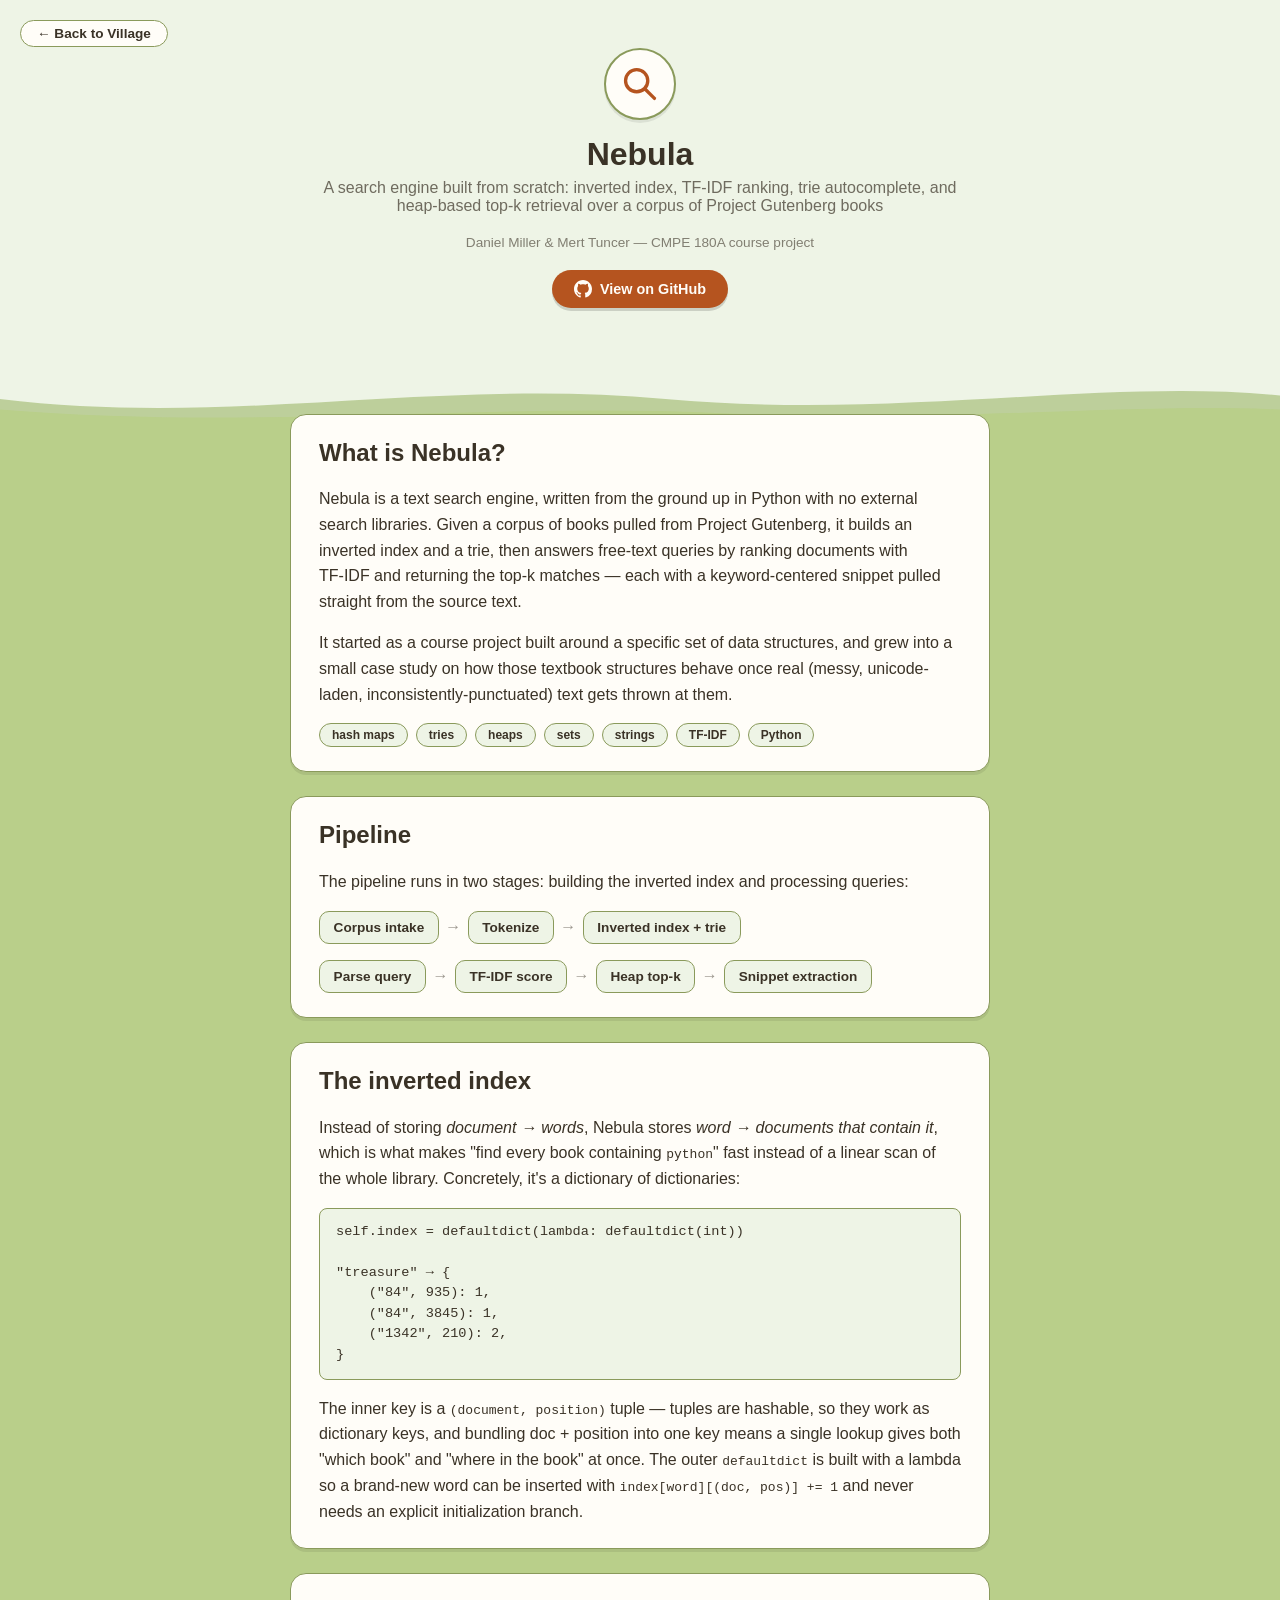
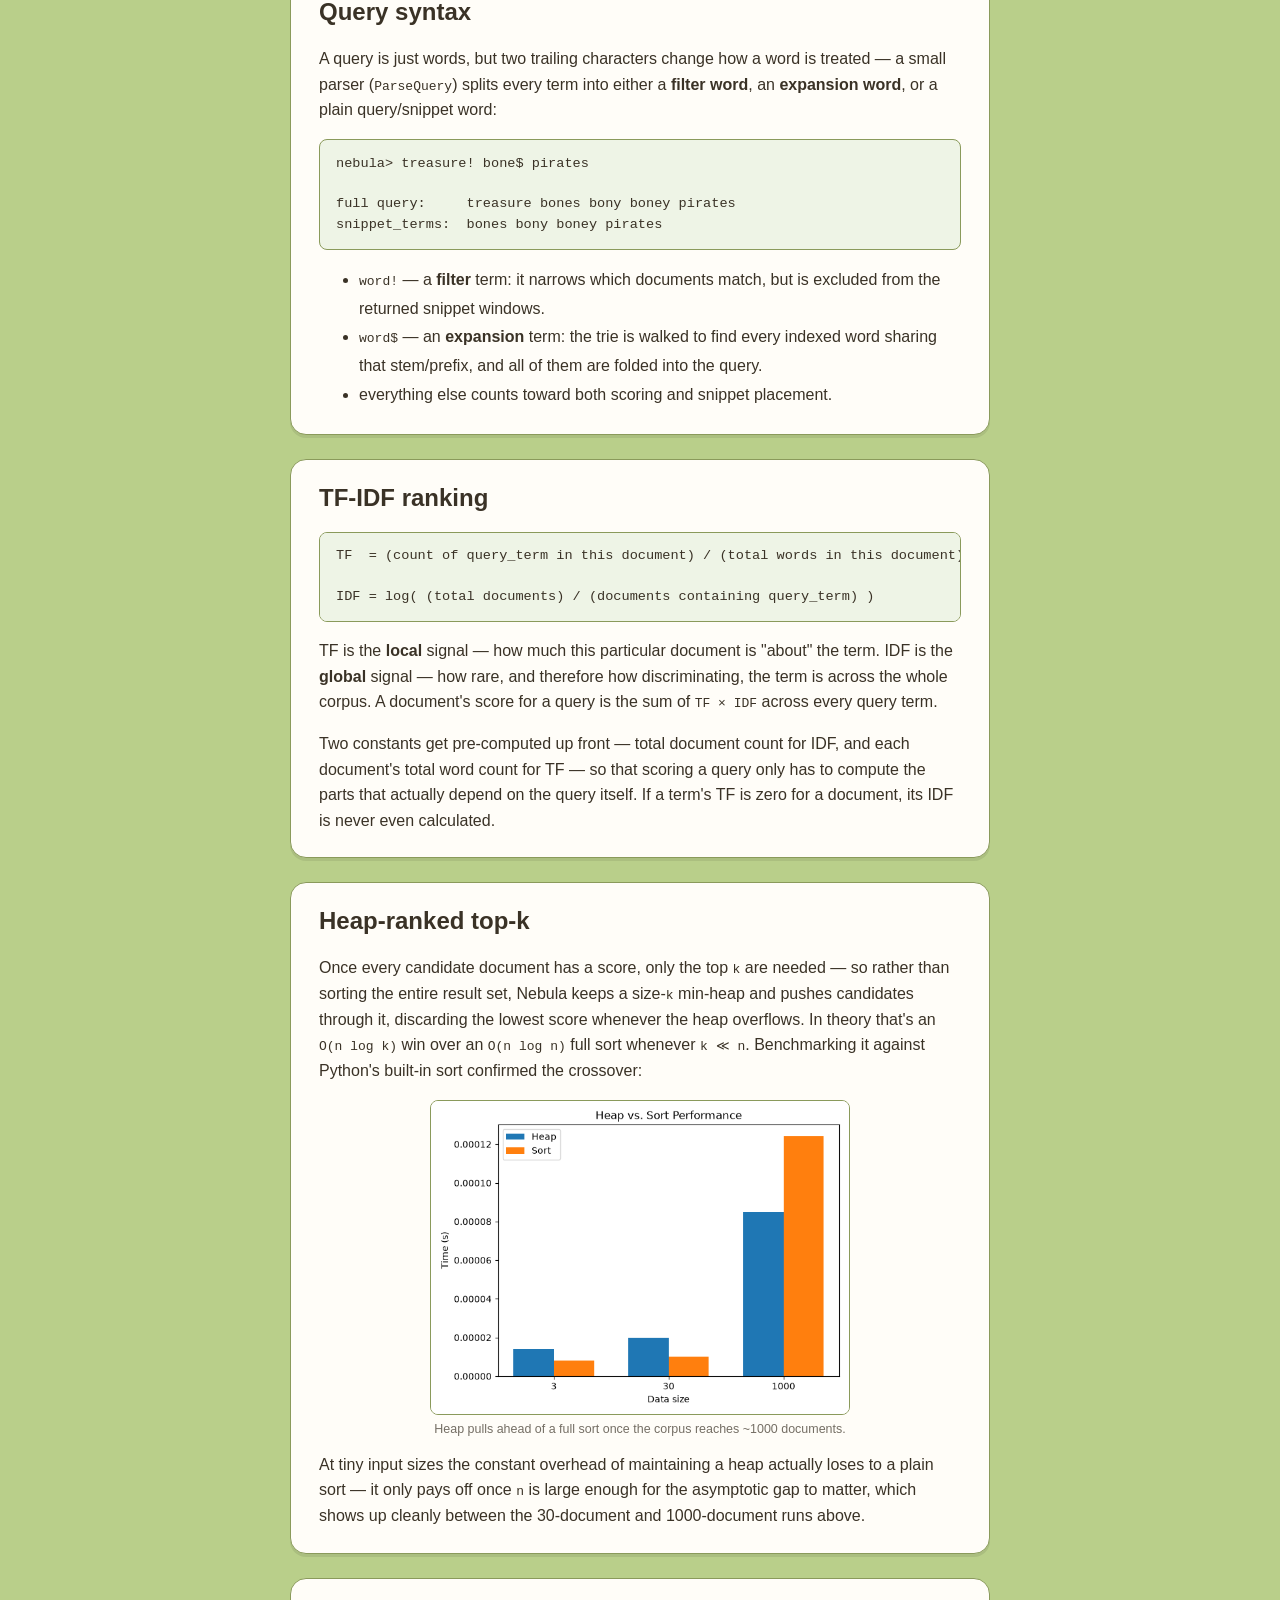
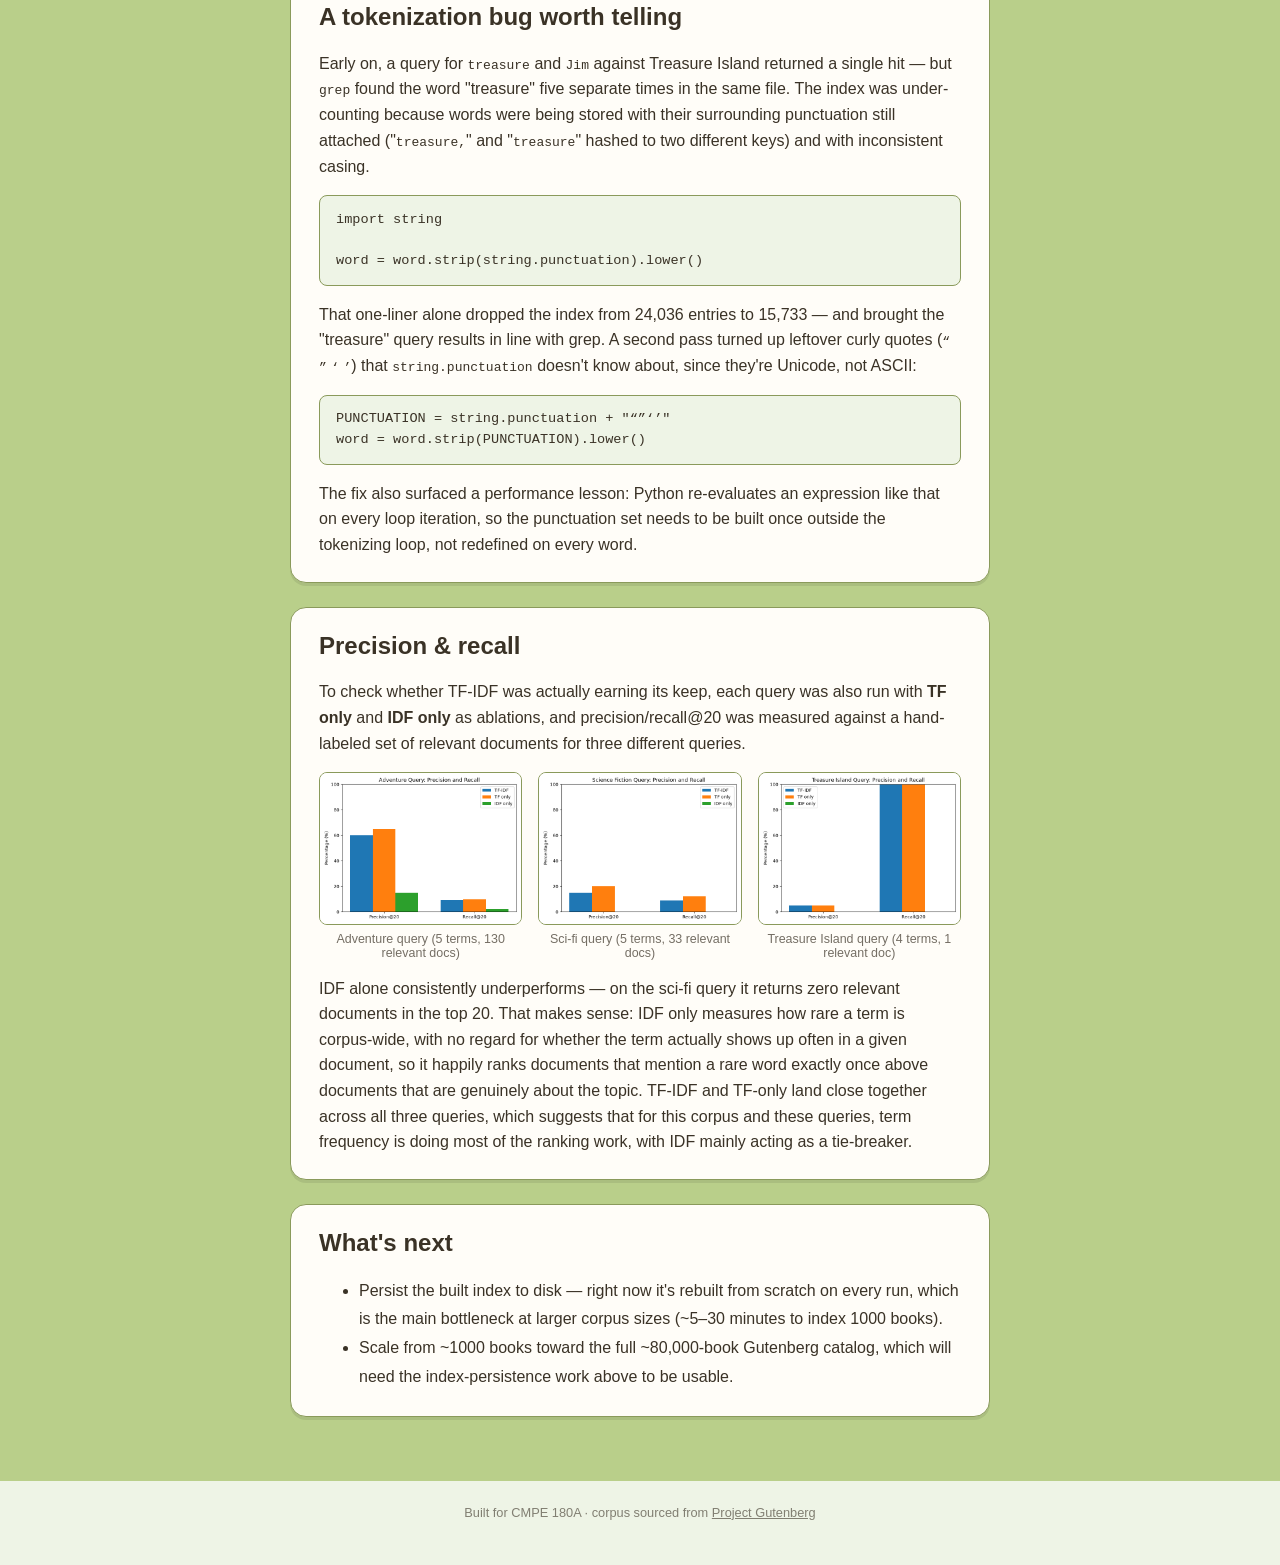
==== apps/nebula/index.html @ cd3bb7e8 "added write up for nebula_v1" ====
<!doctype html>
<html lang="en">
<head>
<meta charset="UTF-8" />
<meta name="viewport" content="width=device-width, initial-scale=1" />
<title>Nebula · My Village</title>
<style>

  /* palette lifted straight from the village homepage, so this page
     reads as one of its buildings rather than a separate site */
  :root {
    --sky: #eef4e6;
    --hill: #b9cf8a;
    --hill-dark: #9db86a;
    --card-border: #8a9a5b;
    --ink: #3a3226;
    --ink-bg: #fffdf8;
    --accent: #b5541f;
  }

  * { box-sizing: border-box; }

  body {
    margin: 0;
    font-family: "Trebuchet MS", "Segoe UI", sans-serif;
    background: var(--sky);
    color: var(--ink);
  }

  .back {
    position: absolute;
    top: 1.25rem;
    left: 1.25rem;
    z-index: 10;
    display: inline-block;
    padding: 0.3rem 1rem;
    background: var(--ink-bg);
    border: 1px solid var(--card-border);
    border-radius: 999px;
    color: inherit;
    text-decoration: none;
    font-size: 0.85rem;
    font-weight: bold;
  }

  /* ---------- hero ---------- */

  .hero {
    position: relative;
    padding-top: 3rem;
  }

  .hero-inner {
    max-width: 700px;
    margin: 0 auto;
    padding: 0 1.5rem 3.5rem;
    text-align: center;
  }

  .icon-circle {
    width: 72px;
    height: 72px;
    margin: 0 auto 1rem;
    background: var(--ink-bg);
    border: 2px solid var(--card-border);
    border-radius: 50%;
    display: flex;
    align-items: center;
    justify-content: center;
    box-shadow: 0 3px 0 rgba(0, 0, 0, 0.08);
  }

  .hero h1 { margin: 0 0 0.4rem; }
  .hero p.tagline { margin: 0 0 1.25rem; opacity: 0.7; }
  .hero p.byline { margin: 0 0 1.25rem; font-size: 0.85rem; opacity: 0.6; }

  .github-btn {
    display: inline-flex;
    align-items: center;
    gap: 0.5rem;
    font-family: inherit;
    font-size: 0.9rem;
    font-weight: bold;
    color: var(--ink-bg);
    background: var(--accent);
    border: none;
    border-radius: 999px;
    padding: 0.6rem 1.4rem;
    text-decoration: none;
    transition: transform 0.15s ease, box-shadow 0.15s ease;
    box-shadow: 0 3px 0 rgba(0, 0, 0, 0.15);
  }

  .github-btn:hover {
    transform: translateY(-2px);
    box-shadow: 0 5px 0 rgba(0, 0, 0, 0.15);
  }

  .hills-divider svg {
    display: block;
    width: 100%;
    height: 70px;
  }
  .hills-divider .hill { fill: var(--hill); }
  .hills-divider .hill.back { fill: var(--hill-dark); opacity: 0.6; }

  /* ---------- content ---------- */

  main {
    margin: 0 auto;
    padding: 0 1.5rem 4rem;
    background: var(--hill);
    margin-top: -2px;
    display: flex;
    flex-direction: column;
    align-items: center;
    padding-top: 30px;
  }

  main > * + * { margin-top: 1.5rem; }

  .card {
    width: 100%;
    max-width: 700px;
    background: var(--ink-bg);
    border: 1px solid var(--card-border);
    border-radius: 16px;
    padding: 1.5rem 1.75rem;
    box-shadow: 0 3px 0 rgba(0, 0, 0, 0.08);
  }

  .card:first-of-type { margin-top: -3rem; position: relative; }

  .card h2 { margin-top: 0; }
  .card h3 { margin-bottom: 0.4rem; }
  .card p { line-height: 1.6; }
  .card p:last-child { margin-bottom: 0; }
  .card ul, .card ol { line-height: 1.8; }
  .card ul:last-child, .card ol:last-child { margin-bottom: 0; }

  .tag-row {
    display: flex;
    flex-wrap: wrap;
    gap: 0.5rem;
    margin: 0.75rem 0 0;
  }

  .tag {
    font-size: 0.75rem;
    font-weight: bold;
    background: var(--sky);
    border: 1px solid var(--card-border);
    border-radius: 999px;
    padding: 0.25rem 0.75rem;
  }

  /* code / terminal style blocks, matching the monospace #output
     styling used on the other project pages */
  .code {
    font-family: "SFMono-Regular", Consolas, monospace;
    font-size: 0.85rem;
    background: var(--sky);
    border: 1px solid var(--card-border);
    border-radius: 8px;
    padding: 0.85rem 1rem;
    overflow-x: auto;
    white-space: pre;
    line-height: 1.5;
    margin: 0.75rem 0;
  }

  .code:last-child { margin-bottom: 0; }

  /* ---------- pipeline stepper ---------- */

  .pipeline {
    display: flex;
    flex-wrap: wrap;
    align-items: center;
    gap: 0.4rem;
    margin: 1rem 0 0;
  }

  .pipeline .step {
    background: var(--sky);
    border: 1px solid var(--card-border);
    border-radius: 10px;
    padding: 0.5rem 0.85rem;
    font-size: 0.85rem;
    font-weight: bold;
  }

  .pipeline .arrow {
    opacity: 0.5;
    font-size: 1rem;
  }

  /* ---------- image grids ---------- */

  .img-grid {
    display: grid;
    grid-template-columns: repeat(auto-fit, minmax(200px, 1fr));
    gap: 1rem;
    margin-top: 1rem;
  }

  figure {
    margin: 0;
  }

  figure img {
    width: 100%;
    display: block;
    border: 1px solid var(--card-border);
    border-radius: 8px;
    background: #fff;
  }

  figcaption {
    font-size: 0.78rem;
    opacity: 0.7;
    text-align: center;
    margin-top: 0.4rem;
  }

  /* ---------- team ---------- */

  .team {
    display: grid;
    grid-template-columns: repeat(auto-fit, minmax(220px, 1fr));
    gap: 1rem;
    margin-top: 1rem;
  }

  .team .person {
    background: var(--sky);
    border: 1px solid var(--card-border);
    border-radius: 10px;
    padding: 0.85rem 1rem;
  }

  .team .person strong { display: block; margin-bottom: 0.3rem; }
  .team .person ul { margin: 0; padding-left: 1.1rem; font-size: 0.9rem; line-height: 1.6; }

  footer {
    text-align: center;
    padding: 1.5rem 1rem 3rem;
    font-size: 0.8rem;
    opacity: 0.6;
  }

</style>
</head>
<body>

<a class="back" href="../../index.html">← Back to Village</a>

<div class="hero">
  <div class="hero-inner">
    <div class="icon-circle">
      <svg width="40" height="40" viewBox="0 0 36 36" fill="none">
        <circle cx="15" cy="15" r="10" stroke="var(--accent)" stroke-width="3" fill="none"/>
        <line x1="22.5" y1="22.5" x2="31" y2="31" stroke="var(--accent)" stroke-width="3" stroke-linecap="round"/>
      </svg>
    </div>
    <h1>Nebula</h1>
    <p class="tagline">A search engine built from scratch: inverted index, TF&#8209;IDF ranking, trie autocomplete, and heap-based top&#8209;k retrieval over a corpus of Project&nbsp;Gutenberg books</p>
    <p class="byline">Daniel Miller &amp; Mert Tuncer — CMPE 180A course project</p>
    <a class="github-btn" href="https://github.com/dmiller-fork/nebula" target="_blank" rel="noopener">
      <svg width="18" height="18" viewBox="0 0 16 16" fill="currentColor"><path d="M8 0C3.58 0 0 3.58 0 8c0 3.54 2.29 6.53 5.47 7.59.4.07.55-.17.55-.38 0-.19-.01-.82-.01-1.49-2.01.37-2.53-.49-2.69-.94-.09-.23-.48-.94-.82-1.13-.28-.15-.68-.52-.01-.53.63-.01 1.08.58 1.23.82.72 1.21 1.87.87 2.33.66.07-.52.28-.87.51-1.07-1.78-.2-3.64-.89-3.64-3.95 0-.87.31-1.59.82-2.15-.08-.2-.36-1.02.08-2.12 0 0 .67-.21 2.2.82.64-.18 1.32-.27 2-.27.68 0 1.36.09 2 .27 1.53-1.04 2.2-.82 2.2-.82.44 1.1.16 1.92.08 2.12.51.56.82 1.27.82 2.15 0 3.07-1.87 3.75-3.65 3.95.29.25.54.73.54 1.48 0 1.07-.01 1.93-.01 2.2 0 .21.15.46.55.38A8.01 8.01 0 0 0 16 8c0-4.42-3.58-8-8-8Z"/></svg>
      View on GitHub
    </a>
  </div>

  <div class="hills-divider">
    <svg viewBox="0 0 1000 100" preserveAspectRatio="none">
      <path class="hill back" d="M0,50 C180,90 340,20 520,50 C700,80 860,20 1000,45 V100 H0 Z"/>
      <path class="hill" d="M0,65 C200,95 380,55 560,70 C740,85 880,55 1000,65 V100 H0 Z"/>
    </svg>
  </div>
</div>

<main>

  <section class="card">
    <h2>What is Nebula?</h2>
    <p>
      Nebula is a text search engine, written from the ground up in Python with no external search
      libraries. Given a corpus of books pulled from Project Gutenberg, it builds an inverted index
      and a trie, then answers free-text queries by ranking documents with TF&#8209;IDF and returning
      the top-k matches — each with a keyword-centered snippet pulled straight from the source text.
    </p>
    <p>
      It started as a course project built around a specific set of data structures, and grew into a
      small case study on how those textbook structures behave once real (messy, unicode-laden,
      inconsistently-punctuated) text gets thrown at them.
    </p>
    <div class="tag-row">
      <span class="tag">hash maps</span>
      <span class="tag">tries</span>
      <span class="tag">heaps</span>
      <span class="tag">sets</span>
      <span class="tag">strings</span>
      <span class="tag">TF-IDF</span>
      <span class="tag">Python</span>
    </div>
  </section>

  <section class="card">
    <h2>Pipeline</h2>
    <p>The pipeline runs in two stages: building the inverted index and processing queries:</p>
    <div class="pipeline">
      <span class="step">Corpus intake</span><span class="arrow">→</span>
      <span class="step">Tokenize</span><span class="arrow">→</span>
      <span class="step">Inverted index + trie</span></div><div class="pipeline">
      <span class="step">Parse query</span><span class="arrow">→</span>
      <span class="step">TF-IDF score</span><span class="arrow">→</span>
      <span class="step">Heap top-k</span><span class="arrow">→</span>
      <span class="step">Snippet extraction</span>
    </div>
  </section>

  <section class="card">
    <h2>The inverted index</h2>
    <p>
      Instead of storing <em>document → words</em>, Nebula stores <em>word → documents that contain
      it</em>, which is what makes "find every book containing <code>python</code>" fast instead of a
      linear scan of the whole library. Concretely, it's a dictionary of dictionaries:
    </p>
    <div class="code">self.index = defaultdict(lambda: defaultdict(int))

"treasure" → {
    ("84", 935): 1,
    ("84", 3845): 1,
    ("1342", 210): 2,
}</div>
    <p>
      The inner key is a <code>(document, position)</code> tuple — tuples are hashable, so they work
      as dictionary keys, and bundling doc + position into one key means a single lookup gives both
      "which book" and "where in the book" at once. The outer <code>defaultdict</code> is built with
      a lambda so a brand-new word can be inserted with <code>index[word][(doc, pos)] += 1</code> and
      never needs an explicit initialization branch.
    </p>
  </section>

  <section class="card">
    <h2>Query syntax</h2>
    <p>
      A query is just words, but two trailing characters change how a word is treated — a small parser
      (<code>ParseQuery</code>) splits every term into either a <strong>filter word</strong>, an
      <strong>expansion word</strong>, or a plain query/snippet word:
    </p>
    <div class="code">nebula&gt; treasure! bone$ pirates

full query:     treasure bones bony boney pirates
snippet_terms:  bones bony boney pirates</div>
    <ul>
      <li><code>word!</code> — a <strong>filter</strong> term: it narrows which documents match, but is
        excluded from the returned snippet windows.</li>
      <li><code>word$</code> — an <strong>expansion</strong> term: the trie is walked to find every
        indexed word sharing that stem/prefix, and all of them are folded into the query.</li>
      <li>everything else counts toward both scoring and snippet placement.</li>
    </ul>
  </section>

  <section class="card">
    <h2>TF&#8209;IDF ranking</h2>
    <div class="code">TF  = (count of query_term in this document) / (total words in this document)

IDF = log( (total documents) / (documents containing query_term) )</div>
    <p>
      TF is the <strong>local</strong> signal — how much this particular document is "about" the
      term. IDF is the <strong>global</strong> signal — how rare, and therefore how discriminating,
      the term is across the whole corpus. A document's score for a query is the sum of
      <code>TF × IDF</code> across every query term.
    </p>
    <p>
      Two constants get pre-computed up front — total document count for IDF, and each document's
      total word count for TF — so that scoring a query only has to compute the parts that actually
      depend on the query itself. If a term's TF is zero for a document, its IDF is never even
      calculated.
    </p>
  </section>

  <section class="card">
    <h2>Heap-ranked top-k</h2>
    <p>
      Once every candidate document has a score, only the top <code>k</code> are needed — so rather
      than sorting the entire result set, Nebula keeps a size-<code>k</code> min-heap and pushes
      candidates through it, discarding the lowest score whenever the heap overflows. In theory that's
      an <code>O(n log k)</code> win over an <code>O(n log n)</code> full sort whenever
      <code>k ≪ n</code>. Benchmarking it against Python's built-in sort confirmed the crossover:
    </p>
    <div class="img-grid" style="grid-template-columns: minmax(0,420px); justify-content:center;">
      <figure>
        <img src="images/heap_vs_sort_bars.png" alt="Bar chart comparing heap and sort runtime at input sizes of 3, 30, and 1000 documents">
        <figcaption>Heap pulls ahead of a full sort once the corpus reaches ~1000 documents.</figcaption>
      </figure>
    </div>
    <p>
      At tiny input sizes the constant overhead of maintaining a heap actually loses to a plain sort —
      it only pays off once <code>n</code> is large enough for the asymptotic gap to matter, which
      shows up cleanly between the 30-document and 1000-document runs above.
    </p>
  </section>

  <section class="card">
    <h2>A tokenization bug worth telling</h2>
    <p>
      Early on, a query for <code>treasure</code> and <code>Jim</code> against Treasure Island returned
      a single hit — but <code>grep</code> found the word "treasure" five separate times in the same
      file. The index was under-counting because words were being stored with their surrounding
      punctuation still attached ("<code>treasure,</code>" and "<code>treasure</code>" hashed to two
      different keys) and with inconsistent casing.
    </p>
    <div class="code">import string

word = word.strip(string.punctuation).lower()</div>
    <p>
      That one-liner alone dropped the index from 24,036 entries to 15,733 — and brought the
      "treasure" query results in line with grep. A second pass turned up leftover curly quotes
      (<code>“</code> <code>”</code> <code>‘</code> <code>’</code>) that <code>string.punctuation</code>
      doesn't know about, since they're Unicode, not ASCII:
    </p>
    <div class="code">PUNCTUATION = string.punctuation + "“”‘’"
word = word.strip(PUNCTUATION).lower()</div>
    <p>
      The fix also surfaced a performance lesson: Python re-evaluates an expression like that on every
      loop iteration, so the punctuation set needs to be built once outside the tokenizing loop, not
      redefined on every word.
    </p>
  </section>

  <section class="card">
    <h2>Precision &amp; recall</h2>
    <p>
      To check whether TF&#8209;IDF was actually earning its keep, each query was also run with
      <strong>TF only</strong> and <strong>IDF only</strong> as ablations, and precision/recall@20 was
      measured against a hand-labeled set of relevant documents for three different queries.
    </p>
    <div class="img-grid">
      <figure>
        <img src="images/adventure_query_chart.png" alt="Bar chart of precision and recall at 20 for the adventure query, comparing TF-IDF, TF only, and IDF only">
        <figcaption>Adventure query (5 terms, 130 relevant docs)</figcaption>
      </figure>
      <figure>
        <img src="images/scifi_bars.png" alt="Bar chart of precision and recall at 20 for the science fiction query, comparing TF-IDF, TF only, and IDF only">
        <figcaption>Sci-fi query (5 terms, 33 relevant docs)</figcaption>
      </figure>
      <figure>
        <img src="images/treasure_island_bars.png" alt="Bar chart of precision and recall at 20 for the Treasure Island query, comparing TF-IDF, TF only, and IDF only">
        <figcaption>Treasure Island query (4 terms, 1 relevant doc)</figcaption>
      </figure>
    </div>
    <p>
      IDF alone consistently underperforms — on the sci-fi query it returns zero relevant documents in
      the top 20. That makes sense: IDF only measures how rare a term is corpus-wide, with no regard
      for whether the term actually shows up often in a given document, so it happily ranks documents
      that mention a rare word exactly once above documents that are genuinely about the topic.
      TF&#8209;IDF and TF-only land close together across all three queries, which suggests that for
      this corpus and these queries, term frequency is doing most of the ranking work, with IDF mainly
      acting as a tie-breaker.
    </p>
  </section>

  <section class="card">
    <h2>What's next</h2>
    <ul>
      <li>Persist the built index to disk — right now it's rebuilt from scratch on every run, which is
        the main bottleneck at larger corpus sizes (~5–30 minutes to index 1000 books).</li>
      <li>Scale from ~1000 books toward the full ~80,000-book Gutenberg catalog, which will need the
        index-persistence work above to be usable.</li>
    </ul>
  </section>

</main>

<footer>
  Built for CMPE 180A · corpus sourced from <a href="https://www.gutenberg.org/" target="_blank" rel="noopener" style="color:inherit;">Project Gutenberg</a>
</footer>

</body>
</html>
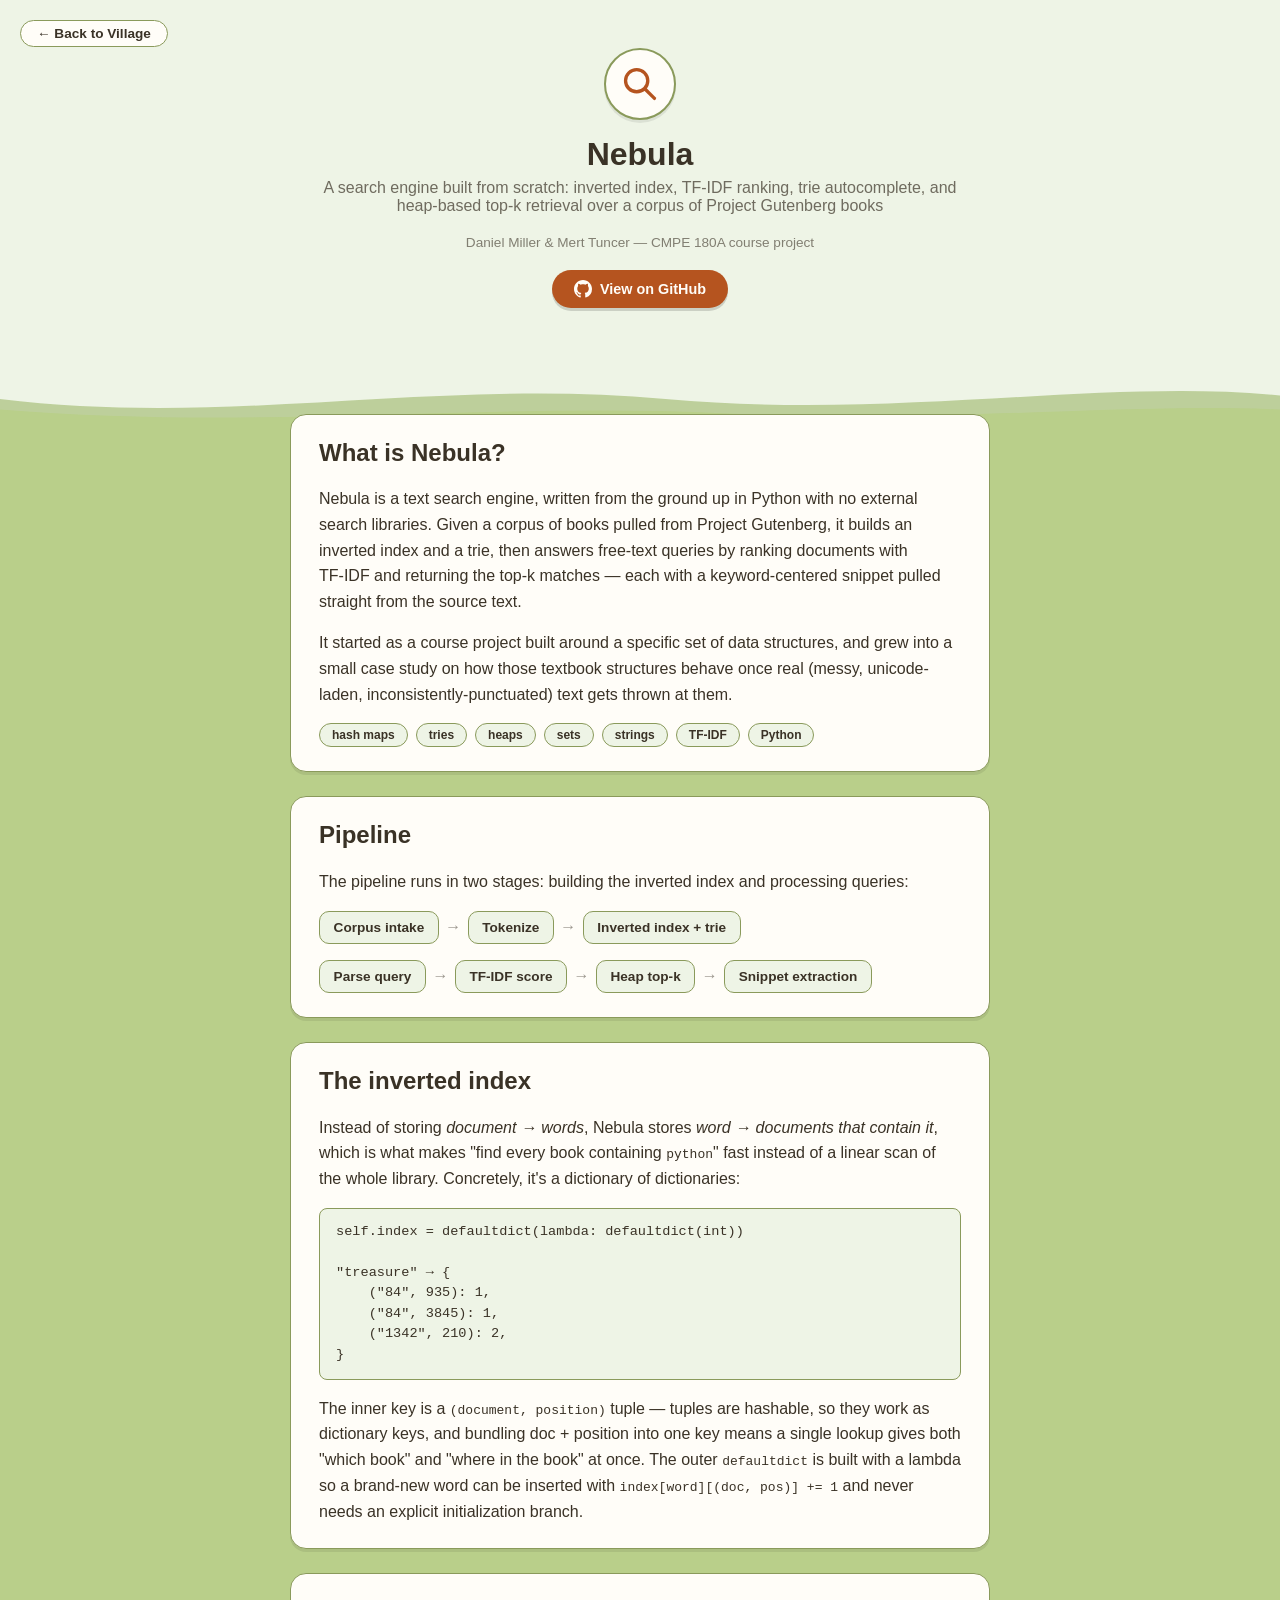
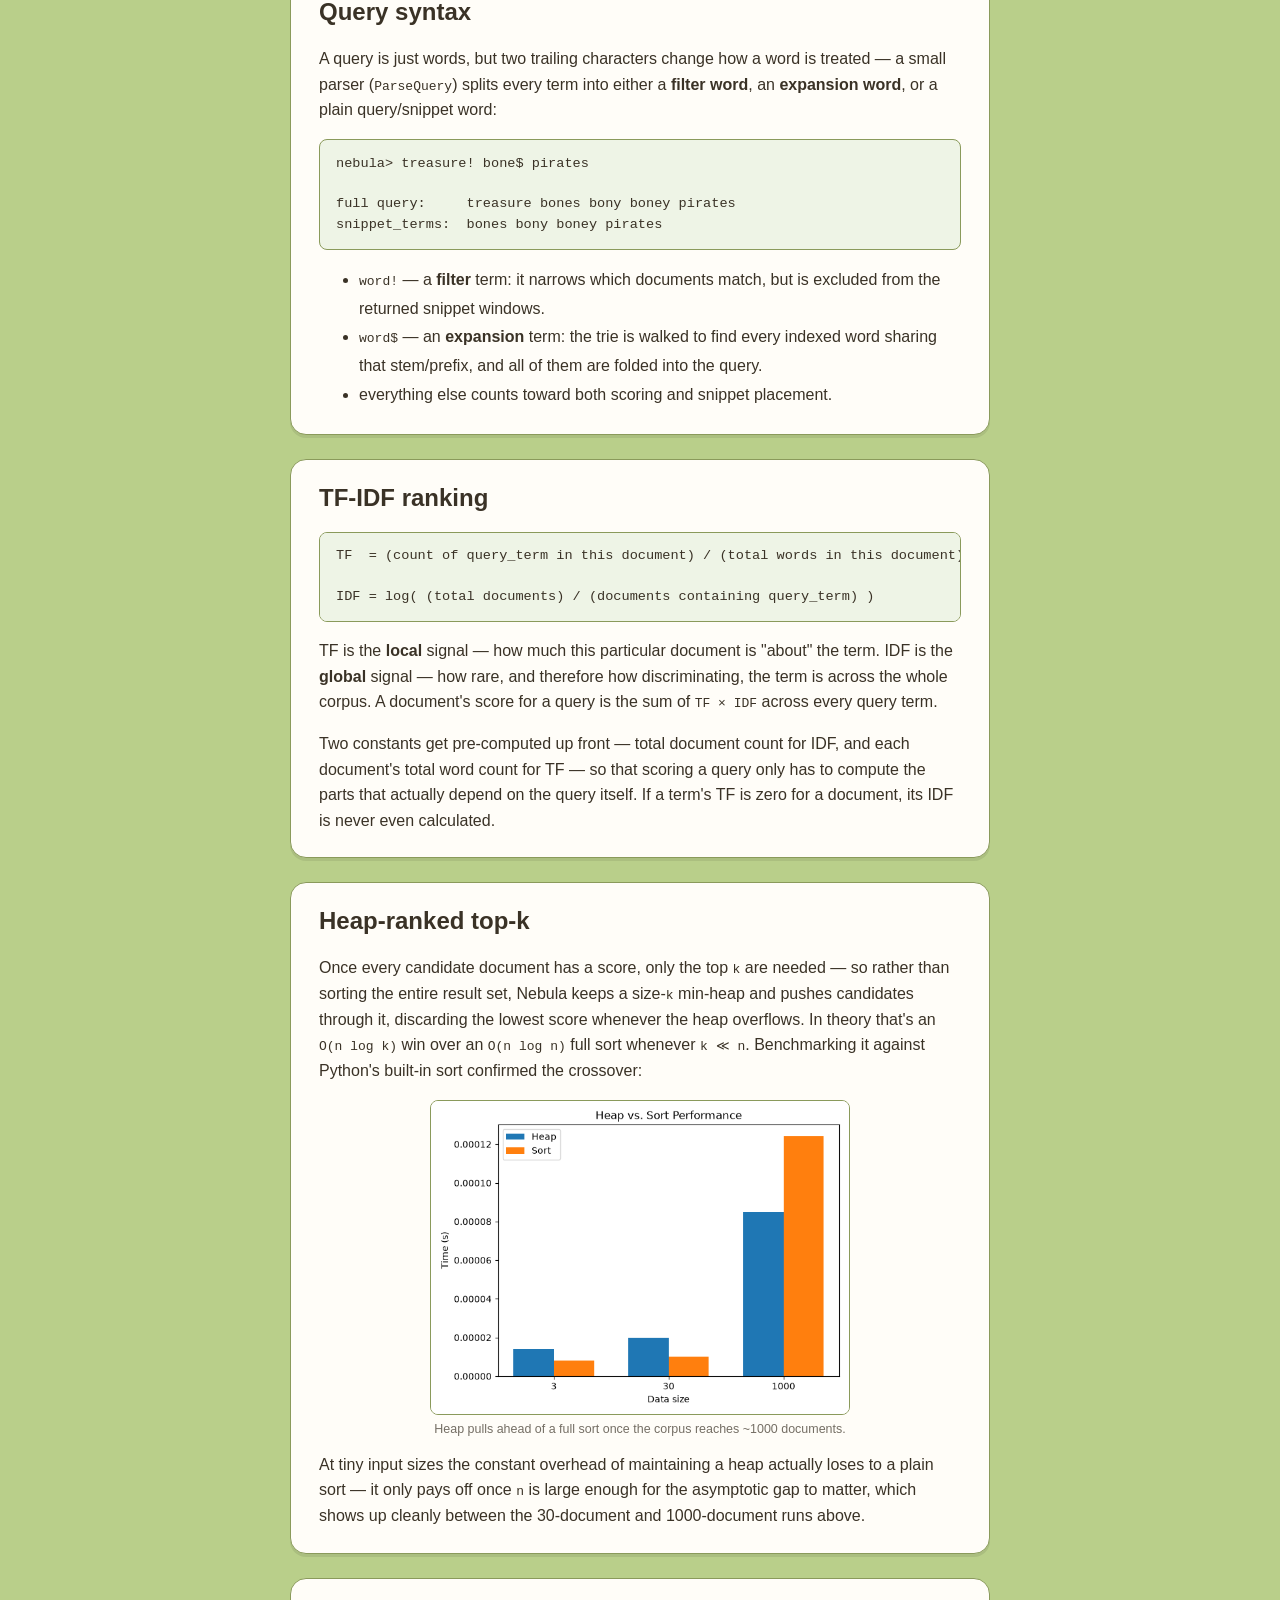
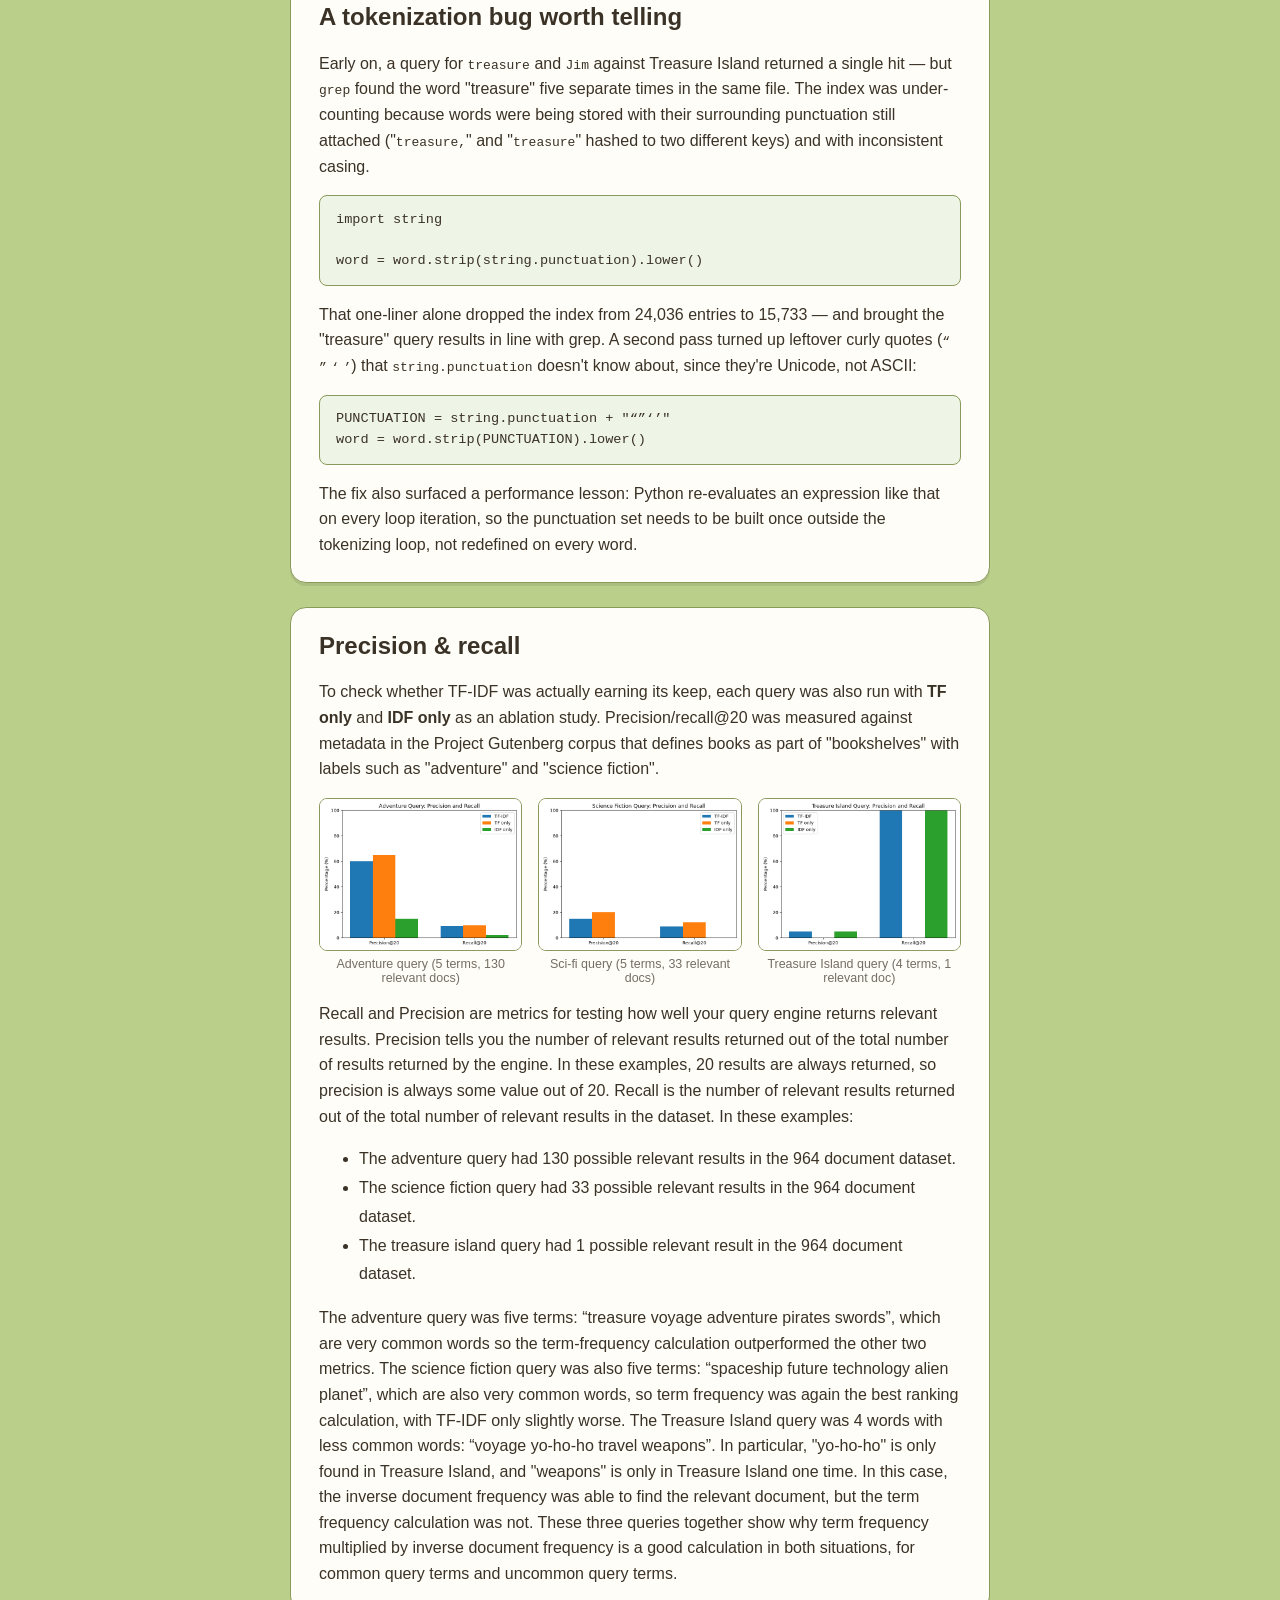
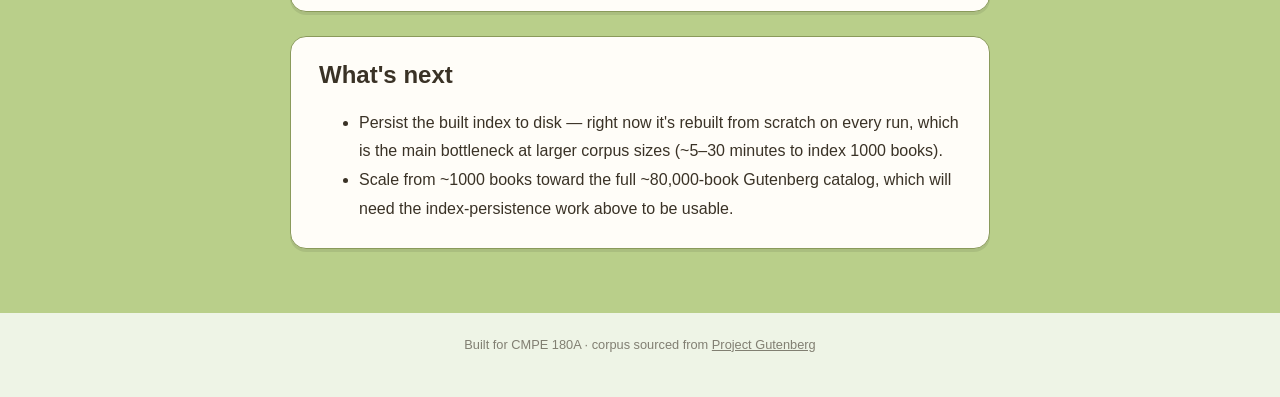
==== commit 3b30fd75: "edited the copy of nebula to be more accurate" ====
--- a/apps/nebula/index.html
+++ b/apps/nebula/index.html
@@ -435,8 +435,7 @@
     <h2>Precision &amp; recall</h2>
     <p>
       To check whether TF&#8209;IDF was actually earning its keep, each query was also run with
-      <strong>TF only</strong> and <strong>IDF only</strong> as ablations, and precision/recall@20 was
-      measured against a hand-labeled set of relevant documents for three different queries.
+      <strong>TF only</strong> and <strong>IDF only</strong> as an ablation study. Precision/recall@20 was measured against metadata in the Project Gutenberg corpus that defines books as part of "bookshelves" with labels such as "adventure" and "science fiction".
     </p>
     <div class="img-grid">
       <figure>
@@ -448,19 +447,17 @@
         <figcaption>Sci-fi query (5 terms, 33 relevant docs)</figcaption>
       </figure>
       <figure>
-        <img src="images/treasure_island_bars.png" alt="Bar chart of precision and recall at 20 for the Treasure Island query, comparing TF-IDF, TF only, and IDF only">
+        <img src="images/treasureisland_bars.png" alt="Bar chart of precision and recall at 20 for the Treasure Island query, comparing TF-IDF, TF only, and IDF only">
         <figcaption>Treasure Island query (4 terms, 1 relevant doc)</figcaption>
       </figure>
     </div>
     <p>
-      IDF alone consistently underperforms — on the sci-fi query it returns zero relevant documents in
-      the top 20. That makes sense: IDF only measures how rare a term is corpus-wide, with no regard
-      for whether the term actually shows up often in a given document, so it happily ranks documents
-      that mention a rare word exactly once above documents that are genuinely about the topic.
-      TF&#8209;IDF and TF-only land close together across all three queries, which suggests that for
-      this corpus and these queries, term frequency is doing most of the ranking work, with IDF mainly
-      acting as a tie-breaker.
-    </p>
+		Recall and Precision are metrics for testing how well your query engine returns relevant results. Precision tells you the number of relevant results returned out of the total number of results returned by the engine. In these examples, 20 results are always returned, so precision is always some value out of 20. Recall is the number of relevant results returned out of the total number of relevant results in the dataset. In these examples:<ul><li>The adventure query had 130 possible relevant results in the 964 document dataset.</li><li>The science fiction query had 33 possible relevant results in the 964 document dataset.</li><li>The treasure island query had 1 possible relevant result in the 964 document dataset.</li></ul>
+    </p>
+	<p>
+		The adventure query was five terms: “treasure voyage adventure pirates swords”, which are very common words so the term-frequency calculation outperformed the other two metrics. The science fiction query was also five terms: “spaceship future technology alien planet”, which are also very common words, so term frequency was again the best ranking calculation, with TF-IDF only slightly worse. The Treasure Island query was 4 words with less common words: “voyage yo-ho-ho travel weapons”. In particular, "yo-ho-ho" is only found in Treasure Island, and "weapons" is only in Treasure Island one time. In this case, the inverse document frequency was able to find the relevant document, but the term frequency calculation was not. These three queries together show why term frequency multiplied by inverse document frequency is a good calculation in both situations, for common query terms and uncommon query terms. </p>
+
+
   </section>
 
   <section class="card">
